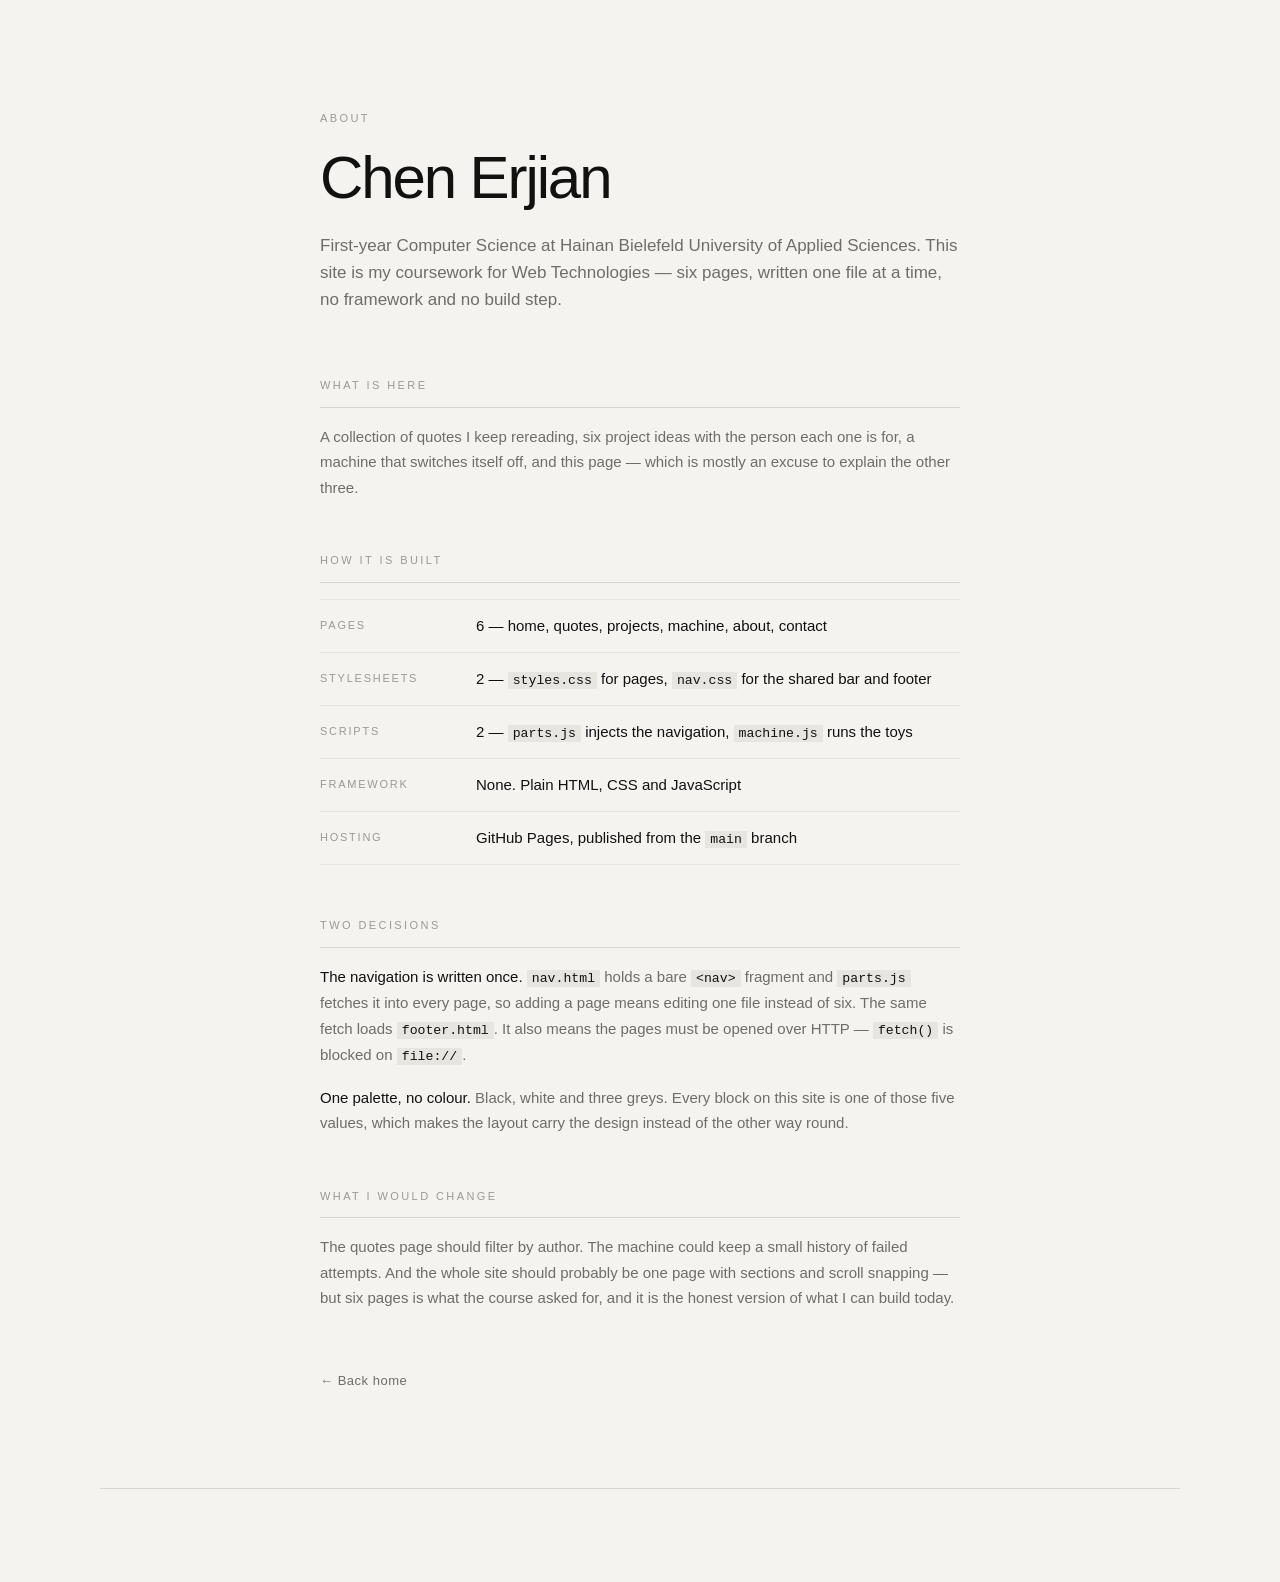
==== about.html @ df35bbdc "Rebuild the old site: hero + cards, six pages, monochrome styles - index: black hero block with the " ====
<!DOCTYPE html>
<html lang="en">
<head>
    <meta charset="UTF-8">
    <meta name="viewport" content="width=device-width, initial-scale=1.0">
    <title>About — Chen Erjian</title>
    <meta name="description" content="Who writes this site, how the pages are put together, and what I would change next time.">
    <link rel="stylesheet" href="styles.css">
    <link rel="stylesheet" href="nav.css">
    <link rel="icon" href="images/favicon-256.png" type="image/png">
</head>
<body class="about-page">

    <!-- 导航由 parts.js 把 nav.html 的内容填进这里，所以这里是空的 -->
    <header id="site-header"></header>

    <main class="about-wrap">

        <header class="about-head">
            <p class="about-eyebrow">About</p>
            <h1>Chen Erjian</h1>
            <p class="about-lede">
                First-year Computer Science at Hainan Bielefeld University of Applied Sciences.
                This site is my coursework for Web Technologies — six pages, written one file
                at a time, no framework and no build step.
            </p>
        </header>

        <section class="about-section">
            <h2 class="about-label">What is here</h2>
            <p>
                A collection of quotes I keep rereading, six project ideas with the person each
                one is for, a machine that switches itself off, and this page — which is mostly
                an excuse to explain the other three.
            </p>
        </section>

        <section class="about-section">
            <h2 class="about-label">How it is built</h2>

            <dl class="about-facts">
                <div class="about-fact">
                    <dt>Pages</dt>
                    <dd>6 — home, quotes, projects, machine, about, contact</dd>
                </div>
                <div class="about-fact">
                    <dt>Stylesheets</dt>
                    <dd>2 — <code>styles.css</code> for pages, <code>nav.css</code> for the shared bar and footer</dd>
                </div>
                <div class="about-fact">
                    <dt>Scripts</dt>
                    <dd>2 — <code>parts.js</code> injects the navigation, <code>machine.js</code> runs the toys</dd>
                </div>
                <div class="about-fact">
                    <dt>Framework</dt>
                    <dd>None. Plain HTML, CSS and JavaScript</dd>
                </div>
                <div class="about-fact">
                    <dt>Hosting</dt>
                    <dd>GitHub Pages, published from the <code>main</code> branch</dd>
                </div>
            </dl>
        </section>

        <section class="about-section">
            <h2 class="about-label">Two decisions</h2>
            <p>
                <strong>The navigation is written once.</strong> <code>nav.html</code> holds a bare
                <code>&lt;nav&gt;</code> fragment and <code>parts.js</code> fetches it into every
                page, so adding a page means editing one file instead of six. The same fetch loads
                <code>footer.html</code>. It also means the pages must be opened over HTTP —
                <code>fetch()</code> is blocked on <code>file://</code>.
            </p>
            <p>
                <strong>One palette, no colour.</strong> Black, white and three greys. Every block
                on this site is one of those five values, which makes the layout carry the design
                instead of the other way round.
            </p>
        </section>

        <section class="about-section">
            <h2 class="about-label">What I would change</h2>
            <p>
                The quotes page should filter by author. The machine could keep a small history of
                failed attempts. And the whole site should probably be one page with sections and
                scroll snapping — but six pages is what the course asked for, and it is the honest
                version of what I can build today.
            </p>
        </section>

        <footer class="about-foot">
            <a class="back-link" href="index.html">← Back home</a>
        </footer>

    </main>

    <!-- 页脚由 parts.js 把 footer.html 的内容填进这里，所以这里是空的 -->
    <footer id="site-footer"></footer>

    <!-- 放在 </body> 前：此时两个空元素都已存在，脚本才找得到它们 -->
    <script src="parts.js"></script>
</body>
</html>
---- styles.css ----
/* ==========================================================================
   styles.css
   --------------------------------------------------------------------------
   六个页面共用这一个文件，用大标题分成几部分：

     【0】 设计变量（颜色、宽度）—— 改配色只动这里
     【1】 index.html    首页      .hero-* / .cards / .card-*
     【2】 quotes.html   语录页    .quotes-* / .q
     【3】 project.html  项目页    .project-*
     【4】 machine.html  机器页    .machine-* / .mx-* / .game-*
     【5】 about.html    关于页    .about-*
     【6】 contact.html  联系页    .contact-*
     【7】 深色模式

   配色只有五个值：黑、白、深灰、中灰、浅灰。
   页面靠「块」的边界（1px 发丝线、整块反转）来分区域，不靠颜色。

   导航栏和站内页脚在 nav.css，不在这里。
   ========================================================================== */


/* ==========================================================================
   【0】 设计变量
   ========================================================================== */

:root {
    /* 五个灰度值 —— 整个站点只用这几个颜色 */
    --ink:       #111110;   /* 黑：正文、整块背景 */
    --paper:     #f4f3f0;   /* 白：页面底色（偏暖一点，不那么刺眼） */
    --card:      #fbfaf8;   /* 卡片底色，比 paper 再亮一档 */
    --line:      #d8d6d0;   /* 发丝线 */
    --line-soft: #e7e5e0;   /* 更淡的分隔线 */
    --muted:     #6f6d68;   /* 次要文字 */
    --faint:     #9b9993;   /* 小标签、编号 */

    /* 黑底上的文字色：整块反转时用 */
    --on-ink:    #f4f3f0;

    /* 版心宽度 */
    --page:      1080px;
    --narrow:    720px;

    --font: "Inter", "Helvetica Neue", -apple-system, "Segoe UI",
            "PingFang SC", "Hiragino Sans GB", "Microsoft YaHei", sans-serif;
}

/* --------------------------------------------------------------------------
   页面骨架
   注意：背景色写在 body 上，但每个页面也各有一个 class，
   这样以后要给单页换底色时不用动这里。
   -------------------------------------------------------------------------- */

*,
*::before,
*::after {
    box-sizing: border-box;
}

html {
    -webkit-text-size-adjust: 100%;
}

body {
    margin: 0;
    padding: 0;
    background: var(--paper);
    color: var(--ink);
    font-family: var(--font);
    font-size: 16px;
    line-height: 1.6;
    -webkit-font-smoothing: antialiased;
    -moz-osx-font-smoothing: grayscale;
}

img {
    max-width: 100%;
    height: auto;
}

a {
    color: inherit;
}

/* 键盘焦点：不用默认蓝框，改成一个跟随文字颜色的轮廓 */
:focus-visible {
    outline: 2px solid currentColor;
    outline-offset: 3px;
}

/* 只有读屏软件读得到的文字（视觉上藏起来，但仍在无障碍树里） */
.sr-only {
    position: absolute;
    width: 1px;
    height: 1px;
    margin: -1px;
    padding: 0;
    overflow: hidden;
    clip: rect(0 0 0 0);
    clip-path: inset(50%);
    white-space: nowrap;
    border: 0;
}

/* 返回首页的链接，几页共用 */
.back-link {
    font-size: 13px;
    letter-spacing: 0.04em;
    color: var(--muted);
    text-decoration: none;
    border-bottom: 1px solid transparent;
    padding-bottom: 2px;
    transition: color 0.25s ease, border-color 0.25s ease;
}

.back-link:hover {
    color: var(--ink);
    border-bottom-color: var(--ink);
}


/* ==========================================================================
   【1】 index.html（首页）
   一整块黑底 hero + 四张目录卡片
   ========================================================================== */

.index-main {
    display: block;
}

/* --------------------------------------------------------------------------
   1-1  Hero：通栏黑块
   -------------------------------------------------------------------------- */

.hero {
    background: var(--ink);
    color: var(--on-ink);
    padding: clamp(64px, 11vw, 140px) 0 clamp(56px, 9vw, 112px);
}

.hero-inner {
    max-width: var(--page);
    margin: 0 auto;
    padding: 0 clamp(20px, 5vw, 48px);
}

.hero-kicker {
    margin: 0 0 28px;
    font-size: 11px;
    font-weight: 500;
    letter-spacing: 0.26em;
    text-transform: uppercase;
    /* 用透明度而不是另一个灰色：深浅模式都不用改 */
    opacity: 0.55;
}

.hero-title {
    margin: 0;
    font-size: clamp(40px, 7.2vw, 86px);
    font-weight: 500;
    line-height: 0.96;
    letter-spacing: -0.035em;
    text-wrap: balance;
}

.hero-lede {
    margin: 30px 0 0;
    max-width: 46ch;
    font-size: 16px;
    line-height: 1.65;
    opacity: 0.72;
}

/* --------------------------------------------------------------------------
   1-2  卡片网格
   网格的 1px 间隙露出底下的 --line，于是卡片之间自然出现发丝线，
   不需要给每张卡片单独画边框。
   -------------------------------------------------------------------------- */

/* 外层只负责版心和上下留白 */
.cards-section {
    max-width: var(--page);
    margin: 0 auto;
    padding: clamp(40px, 6vw, 72px) clamp(20px, 5vw, 48px);
}

/* 网格本身的 1px 间隙露出 --line 当分隔线，
   所以卡片自己不用再画边框，相邻两张之间也只会有一条线。 */
.cards {
    display: grid;
    grid-template-columns: repeat(2, minmax(0, 1fr));
    gap: 1px;

    background: var(--line);
    border: 1px solid var(--line);
}

.card {
    position: relative;

    display: flex;
    flex-direction: column;
    gap: 10px;

    min-height: 230px;
    padding: clamp(24px, 3.2vw, 40px);

    background: var(--card);
    color: inherit;
    text-decoration: none;

    transition: background-color 0.3s ease, color 0.3s ease;
}

/* 悬停时整块反转成黑 —— 这就是「色块」的来源 */
.card:hover,
.card:focus-visible {
    background: var(--ink);
    color: var(--on-ink);
}

.card-num {
    font-size: 11px;
    font-weight: 500;
    letter-spacing: 0.22em;
    color: var(--faint);
    transition: color 0.3s ease;
}

.card:hover .card-num {
    color: inherit;
    opacity: 0.55;
}

.card-title {
    margin: 4px 0 0;
    font-size: clamp(22px, 2.4vw, 28px);
    font-weight: 500;
    letter-spacing: -0.02em;
    line-height: 1.15;
}

.card-text {
    margin: 0;
    max-width: 36ch;
    font-size: 14px;
    line-height: 1.55;
    color: var(--muted);
    transition: color 0.3s ease;
}

.card:hover .card-text {
    color: inherit;
    opacity: 0.78;
}

.card-arrow {
    margin-top: auto;
    padding-top: 18px;
    font-size: 18px;
    line-height: 1;
    transition: transform 0.3s ease;
}

.card:hover .card-arrow {
    transform: translateX(6px);
}


/* ==========================================================================
   【2】 quotes.html（语录页）
   ========================================================================== */

.quotes-wrap {
    max-width: var(--page);
    margin: 0 auto;
    padding: clamp(56px, 9vw, 110px) clamp(20px, 5vw, 48px) 96px;
}

.quotes-head {
    margin-bottom: clamp(40px, 6vw, 72px);
    text-align: center;
}

.quotes-eyebrow {
    margin: 0 0 20px;
    font-size: 11px;
    font-weight: 500;
    letter-spacing: 0.22em;
    text-transform: uppercase;
    color: var(--faint);
}

.quotes-head h1 {
    margin: 0;
    font-size: clamp(34px, 5.4vw, 54px);
    font-weight: 500;
    line-height: 1.05;
    letter-spacing: -0.03em;
    text-wrap: balance;
}

.quotes-sub {
    margin: 20px auto 0;
    max-width: 34ch;
    font-size: 15px;
    color: var(--muted);
}

/* 语录网格：靠 1px 间隙露出底色当分隔线 */
.quotes-grid {
    display: grid;
    grid-template-columns: repeat(auto-fit, minmax(280px, 1fr));
    gap: 1px;
    background: var(--line);
    border-top: 1px solid var(--line);
    border-bottom: 1px solid var(--line);
}

.q {
    display: flex;
    flex-direction: column;
    justify-content: space-between;
    gap: 32px;

    padding: clamp(28px, 3.4vw, 40px);
    margin: 0;
    background: var(--paper);
    transition: background-color 0.35s ease;
}

.q:hover {
    background: var(--card);
}

.q blockquote {
    margin: 0;
}

.q blockquote p {
    margin: 0;
    font-size: 19px;
    font-weight: 300;
    line-height: 1.5;
    letter-spacing: -0.005em;
}

.q footer {
    margin: 0;
}

.q cite {
    display: inline-block;
    font-style: normal;
    font-size: 11px;
    font-weight: 500;
    letter-spacing: 0.16em;
    text-transform: uppercase;
    color: var(--faint);
    transition: color 0.35s ease;
}

.q:hover cite {
    color: var(--muted);
}

.quotes-foot {
    margin-top: 72px;
    text-align: center;
}


/* ==========================================================================
   【3】 project.html（项目想法页）
   ========================================================================== */

.project-wrap {
    max-width: var(--narrow);
    margin: 0 auto;
    padding: clamp(56px, 9vw, 110px) clamp(20px, 5vw, 40px) 96px;
}

.project-head {
    margin-bottom: clamp(40px, 6vw, 64px);
}

.project-eyebrow {
    margin: 0 0 20px;
    font-size: 11px;
    font-weight: 500;
    letter-spacing: 0.22em;
    text-transform: uppercase;
    color: var(--faint);
}

.project-head h1 {
    margin: 0;
    font-size: clamp(32px, 5vw, 52px);
    font-weight: 500;
    line-height: 1.05;
    letter-spacing: -0.03em;
    text-wrap: balance;
}

.project-sub {
    margin: 20px 0 0;
    font-size: 15px;
    color: var(--muted);
}

.project-section {
    margin-bottom: clamp(40px, 6vw, 56px);
}

.project-label {
    margin: 0 0 20px;
    font-size: 11px;
    font-weight: 500;
    letter-spacing: 0.22em;
    text-transform: uppercase;
    color: var(--faint);
}

/* 短清单：一行一个，悬停时向右缩进一点 */
.project-list {
    margin: 0;
    padding: 0;
    list-style: none;
    border-top: 1px solid var(--line);
}

.project-list li {
    padding: 16px 4px;
    border-bottom: 1px solid var(--line);
    font-size: 18px;
    font-weight: 400;
    letter-spacing: -0.01em;
    transition: padding-left 0.25s ease, color 0.25s ease;
}

.project-list li:hover {
    padding-left: 12px;
    color: var(--muted);
}

/* 名词解释：左边一条竖线把说明归到词条下面 */
.project-dl {
    margin: 0;
    border-left: 1px solid var(--line);
    padding-left: clamp(16px, 3vw, 28px);
}

.project-dl dt {
    font-size: 18px;
    font-weight: 500;
    letter-spacing: -0.01em;
}

.project-dl dd {
    margin: 6px 0 26px;
    font-size: 15px;
    line-height: 1.6;
    color: var(--muted);
}

.project-dl dd:last-child {
    margin-bottom: 0;
}

.project-foot {
    margin-top: 56px;
}


/* ==========================================================================
   【4】 machine.html（机器页）
   ========================================================================== */

.machine-wrap {
    max-width: 820px;
    margin: 0 auto;
    padding: clamp(56px, 9vw, 110px) clamp(20px, 5vw, 40px) 96px;
}

.machine-head {
    margin-bottom: clamp(36px, 5vw, 56px);
}

.machine-eyebrow {
    margin: 0 0 20px;
    font-size: 11px;
    font-weight: 500;
    letter-spacing: 0.22em;
    text-transform: uppercase;
    color: var(--faint);
}

.machine-head h1 {
    margin: 0;
    font-size: clamp(32px, 5vw, 52px);
    font-weight: 500;
    line-height: 1.05;
    letter-spacing: -0.03em;
}

.machine-sub {
    margin: 20px 0 0;
    max-width: 52ch;
    font-size: 15px;
    color: var(--muted);
}

/* 每个实验一块卡片 */
.machine-lab {
    margin-top: clamp(24px, 4vw, 40px);
    padding: clamp(20px, 3vw, 32px);
    background: var(--card);
    border: 1px solid var(--line);
}

.machine-lab-head {
    display: flex;
    align-items: baseline;
    justify-content: space-between;
    gap: 16px;
    padding-bottom: 14px;
    border-bottom: 1px solid var(--line-soft);
}

.machine-label {
    margin: 0;
    font-size: 11px;
    font-weight: 500;
    letter-spacing: 0.22em;
    text-transform: uppercase;
    color: var(--muted);
}

.machine-meta {
    margin: 0;
    font-size: 12px;
    letter-spacing: 0.04em;
    color: var(--faint);
    font-variant-numeric: tabular-nums;
}

/* --------------------------------------------------------------------------
   4-1  无用机器
   -------------------------------------------------------------------------- */

.mx-stage {
    display: grid;
    place-items: center;
    padding: clamp(28px, 5vw, 44px) 0 clamp(20px, 3vw, 28px);
}

/* 黑色的盒子：里面放开关和机械臂 */
.mx-box {
    position: relative;

    width: min(320px, 100%);
    height: 176px;

    background: var(--ink);
    color: var(--on-ink);

    border-radius: 4px;
    overflow: hidden;
}

/* 两颗螺丝，纯粹是装饰 */
.mx-screw {
    position: absolute;
    top: 14px;
    left: 14px;

    width: 6px;
    height: 6px;
    border-radius: 50%;
    background: currentColor;
    opacity: 0.25;
}

.mx-screw--right {
    left: auto;
    right: 14px;
}

/* 机械臂：平时藏在左边，is-reaching 时滑到中间，正好顶到开关上 */
.mx-arm {
    position: absolute;
    top: 116px;
    left: 0;

    width: 42%;
    height: 12px;

    background: currentColor;
    opacity: 0.9;

    transform: translateX(-105%);
    transition: transform 0.45s cubic-bezier(0.2, 0.8, 0.2, 1);
}

.mx-box.is-reaching .mx-arm {
    transform: translateX(0);
}

.mx-switch {
    position: absolute;
    left: 50%;
    bottom: 34px;

    display: block;
    width: 78px;
    height: 40px;

    padding: 3px;
    transform: translateX(-50%);

    background: transparent;
    border: 1.5px solid currentColor;
    border-radius: 999px;
    cursor: pointer;

    transition: background-color 0.2s ease;
}

.mx-switch[aria-pressed="true"] {
    background: currentColor;
}

.mx-knob {
    display: block;
    width: 32px;
    height: 32px;
    border-radius: 50%;
    background: currentColor;
    transition: transform 0.25s ease, background-color 0.2s ease;
}

.mx-switch[aria-pressed="true"] .mx-knob {
    transform: translateX(36px);
    background: var(--ink);
}

.mx-status {
    margin: 8px 0 0;
    padding-top: 16px;
    min-height: 2.6em;
    border-top: 1px solid var(--line-soft);

    font-size: 14px;
    color: var(--muted);
    text-align: center;
}

/* --------------------------------------------------------------------------
   4-2  猜数字
   -------------------------------------------------------------------------- */

.game-intro {
    margin: 24px 0 0;
    font-size: 15px;
    color: var(--muted);
}

.game-form {
    display: flex;
    flex-wrap: wrap;
    gap: 10px;
    margin-top: 20px;
}

.game-input {
    width: 128px;
    padding: 10px 14px;

    background: var(--paper);
    color: var(--ink);

    border: 1px solid var(--line);
    border-radius: 0;

    font-family: inherit;
    font-size: 15px;
    font-variant-numeric: tabular-nums;

    transition: border-color 0.2s ease;
}

.game-input::placeholder {
    color: var(--faint);
}

.game-input:focus {
    border-color: var(--ink);
    outline: none;
}

.game-input:disabled {
    opacity: 0.45;
}

.game-btn {
    padding: 10px 20px;

    background: var(--ink);
    color: var(--on-ink);

    border: 1px solid var(--ink);
    border-radius: 0;

    font-family: inherit;
    font-size: 14px;
    font-weight: 500;
    letter-spacing: 0.02em;
    cursor: pointer;

    transition: background-color 0.2s ease, color 0.2s ease;
}

.game-btn:hover {
    background: transparent;
    color: var(--ink);
}

.game-btn--ghost {
    background: transparent;
    color: var(--ink);
    border-color: var(--line);
}

.game-btn--ghost:hover {
    border-color: var(--ink);
}

.game-status {
    margin: 22px 0 0;
    padding: 14px 16px;
    min-height: 3em;

    border-left: 2px solid var(--line);
    background: var(--paper);

    font-size: 15px;
    color: var(--muted);
}

.game-status.is-win {
    border-left-color: var(--ink);
    color: var(--ink);
    font-weight: 500;
}

.machine-foot {
    margin-top: 56px;
}


/* ==========================================================================
   【5】 about.html（关于页）
   ========================================================================== */

.about-wrap {
    max-width: var(--narrow);
    margin: 0 auto;
    padding: clamp(56px, 9vw, 110px) clamp(20px, 5vw, 40px) 96px;
}

.about-head {
    margin-bottom: clamp(40px, 6vw, 64px);
}

.about-eyebrow {
    margin: 0 0 20px;
    font-size: 11px;
    font-weight: 500;
    letter-spacing: 0.22em;
    text-transform: uppercase;
    color: var(--faint);
}

.about-head h1 {
    margin: 0;
    font-size: clamp(36px, 6vw, 60px);
    font-weight: 500;
    line-height: 1;
    letter-spacing: -0.035em;
}

.about-lede {
    margin: 24px 0 0;
    font-size: 17px;
    line-height: 1.6;
    color: var(--muted);
}

.about-section {
    margin-bottom: clamp(36px, 5vw, 52px);
}

.about-label {
    margin: 0 0 16px;
    padding-bottom: 12px;
    border-bottom: 1px solid var(--line);

    font-size: 11px;
    font-weight: 500;
    letter-spacing: 0.22em;
    text-transform: uppercase;
    color: var(--faint);
}

.about-section p {
    margin: 0 0 16px;
    font-size: 15px;
    line-height: 1.7;
    color: var(--muted);
}

.about-section p:last-child {
    margin-bottom: 0;
}

.about-section strong {
    color: var(--ink);
    font-weight: 500;
}

.about-section code {
    padding: 1px 5px;
    background: var(--line-soft);
    color: var(--ink);
    font-family: ui-monospace, SFMono-Regular, "SF Mono", Menlo, Consolas, monospace;
    font-size: 0.88em;
}

/* 事实表：左标签右值，一行一条 */
.about-facts {
    margin: 0;
}

.about-fact {
    display: grid;
    grid-template-columns: minmax(96px, 140px) 1fr;
    gap: 16px;

    padding: 14px 0;
    border-bottom: 1px solid var(--line-soft);
}

.about-fact:first-child {
    border-top: 1px solid var(--line-soft);
}

.about-fact dt {
    font-size: 11px;
    font-weight: 500;
    letter-spacing: 0.16em;
    text-transform: uppercase;
    color: var(--faint);
    padding-top: 3px;
}

.about-fact dd {
    margin: 0;
    font-size: 15px;
    color: var(--ink);
}

.about-foot {
    margin-top: 56px;
}


/* ==========================================================================
   【6】 contact.html（联系页）
   ========================================================================== */

.contact-wrap {
    max-width: var(--narrow);
    margin: 0 auto;
    padding: clamp(56px, 9vw, 110px) clamp(20px, 5vw, 40px) 96px;
}

.contact-head {
    margin-bottom: clamp(36px, 5vw, 56px);
}

.contact-eyebrow {
    margin: 0 0 20px;
    font-size: 11px;
    font-weight: 500;
    letter-spacing: 0.22em;
    text-transform: uppercase;
    color: var(--faint);
}

.contact-head h1 {
    margin: 0;
    font-size: clamp(32px, 5vw, 52px);
    font-weight: 500;
    line-height: 1.05;
    letter-spacing: -0.03em;
}

.contact-sub {
    margin: 20px 0 0;
    font-size: 15px;
    color: var(--muted);
}

.contact-list {
    margin: 0;
    padding: 0;
    list-style: none;
    border-top: 1px solid var(--line);
}

.contact-list li {
    display: flex;
    align-items: baseline;
    justify-content: space-between;
    gap: 24px;

    padding: 18px 4px;
    border-bottom: 1px solid var(--line);
}

.contact-key {
    flex: none;
    font-size: 11px;
    font-weight: 500;
    letter-spacing: 0.16em;
    text-transform: uppercase;
    color: var(--faint);
}

.contact-value {
    font-size: 15px;
    color: var(--ink);
    text-decoration: none;
    border-bottom: 1px solid transparent;
    padding-bottom: 2px;
    transition: border-color 0.25s ease, color 0.25s ease;
}

a.contact-value:hover {
    border-bottom-color: var(--ink);
}

.contact-foot {
    margin-top: 56px;
}


/* ==========================================================================
   【7】 响应式
   ========================================================================== */

@media (max-width: 720px) {

    /* 首页卡片改成单列 */
    .cards {
        grid-template-columns: minmax(0, 1fr);
    }

    .card {
        min-height: 180px;
    }

    /* 机器盒子矮一点，窄屏不至于占满一屏 */
    .mx-box {
        height: 156px;
    }

    .mx-arm {
        top: 96px;
    }

    /* 事实表改成上下两行 */
    .about-fact {
        grid-template-columns: 1fr;
        gap: 4px;
    }

    /* 联系页的长邮箱不要挤在一起 */
    .contact-list li {
        flex-direction: column;
        align-items: flex-start;
        gap: 6px;
    }
}


/* ==========================================================================
   【8】 深色模式
   只换变量，不改布局 —— 所有规则都读变量，所以这里只需要重定义 :root
   ========================================================================== */

@media (prefers-color-scheme: dark) {

    :root {
        --ink:       #efeeea;   /* 这里的「墨」是浅色 */
        --paper:     #0c0c0b;
        --card:      #131312;
        --line:      #2a2a28;
        --line-soft: #211f1e;
        --muted:     #a3a19c;
        --faint:     #6f6d68;
        --on-ink:    #0c0c0b;
    }
}

/* 系统开了「减少动态效果」就不要这些过渡 */
@media (prefers-reduced-motion: reduce) {
    *,
    *::before,
    *::after {
        transition-duration: 0.01ms !important;
        animation-duration: 0.01ms !important;
    }
}
---- nav.css ----
/* ==========================================================================
   nav.css
   --------------------------------------------------------------------------
   导航栏 + 站内页脚的样式。六个页面共用这两个文件，因为它们必须长得完全一样。

   为什么单独一个文件、而不是写进 styles.css？
     因为导航和页脚是「零件」——由 parts.js 把 nav.html / footer.html
     注入到每个页面的 #site-header / #site-footer 里。
     放在单独的文件里，改一处，六页同时变。

   颜色全部来自 styles.css 里 :root 的变量
   （--ink / --paper / --line / --muted / --faint），
   所以深色模式在 styles.css 里换一次变量就够了，这里不用重复写。
   ========================================================================== */

/* --------------------------------------------------------------------------
   1  导航外框
   吸顶 + 半透明毛玻璃 + 底部一条发丝线

   注意 #site-header：nav 是被子注入到 <header id="site-header"> 里的，
   而 sticky 元素只能在自己的「包含块」里滑动 —— 如果这个 header 只有
   导航那么高，nav 就永远没有可滑动的空间，等于没吸顶。
   所以真正吸顶的是 header 本身，nav 只管长什么样。
   -------------------------------------------------------------------------- */

#site-header {
    position: sticky;
    top: 0;
    z-index: 100;
}

nav {
    position: sticky;
    top: 0;
    z-index: 100;

    display: flex;
    align-items: center;

    /* 这里故意不写 gap、也不写 justify-content：
       横向间距全部由 .pill 的 margin-left 控制。
       原先这里写了 justify-content:space-between + gap:24px，
       会让剩余空间被分成两块 —— 一块把 .links 推到中途、一块把药丸推到最右，
       结果链接停在中间而不靠右。 */

    padding: 14px clamp(20px, 5vw, 48px);

    background: rgba(244, 243, 240, 0.84);
    -webkit-backdrop-filter: blur(14px);
    backdrop-filter: blur(14px);
    border-bottom: 1px solid var(--line);

    font-family: var(--font);
}

/* 导航里的链接一律不带默认下划线，由各自的形态决定样式 */
nav a {
    text-decoration: none;
    color: inherit;
}

/* --------------------------------------------------------------------------
   2  药丸按钮 Contact（最右）
   border-radius 用 999px 而不是固定值，高度怎么变都能保持两端半圆
   -------------------------------------------------------------------------- */

nav .pill {
    display: inline-flex;
    align-items: center;
    justify-content: center;

    /* 与 .links 之间的距离。
       nav 上已经没有 gap（见 1 的注释），所以这段间距写在这里。 */
    margin-left: clamp(16px, 3vw, 36px);

    padding: 6px 16px;

    font-size: 13px;
    font-weight: 500;
    letter-spacing: 0.01em;
    line-height: 1.4;
    white-space: nowrap;

    color: var(--ink);
    background: transparent;

    /* 两端半圆的药丸形状：
       半径大于等于高度的一半，浏览器会自动收敛成半圆，所以写个大值最稳 */
    border: 1px solid var(--line);
    border-radius: 999px;

    transition: background-color 0.25s ease,
                border-color 0.25s ease,
                color 0.25s ease;
}

nav .pill:hover {
    color: var(--paper);
    background: var(--ink);
    border-color: var(--ink);
}

/* 当前就停在联系页时，药丸保持实心（由 parts.js 加 .active） */
nav .pill.active {
    color: var(--paper);
    background: var(--ink);
    border-color: var(--ink);
}

/* --------------------------------------------------------------------------
   3  Logo（最左）
   -------------------------------------------------------------------------- */

nav .logo {
    display: inline-flex;
    align-items: center;
    gap: 10px;

    font-size: 14px;
    font-weight: 500;
    letter-spacing: -0.01em;
    color: var(--ink);
    white-space: nowrap;
}

nav .logo svg {
    display: block;
    flex: none;
    transition: transform 0.5s ease;
}

nav .logo:hover svg {
    transform: rotate(90deg);
}

/* --------------------------------------------------------------------------
   4  链接列表（右）
   margin-left:auto 把 logo 之后的所有空余空间吃掉，
   于是 .links 连同后面的药丸一起被推到最右边，logo 独自留在最左。
   -------------------------------------------------------------------------- */

nav .links {
    display: flex;
    align-items: center;
    gap: clamp(16px, 2.6vw, 30px);

    margin: 0 0 0 auto;
    padding: 0;
    list-style: none;
}

nav .links a {
    position: relative;

    font-size: 14px;
    letter-spacing: 0.01em;
    color: var(--muted);

    transition: color 0.25s ease;
}

nav .links a:hover {
    color: var(--ink);
}

/* 悬停下划线：从左侧生长出来，比直接变色更细腻 */
nav .links a::after {
    content: "";
    position: absolute;
    left: 0;
    bottom: -4px;

    width: 100%;
    height: 1px;
    background: currentColor;

    transform: scaleX(0);
    transform-origin: left;
    transition: transform 0.3s ease;
}

nav .links a:hover::after {
    transform: scaleX(1);
}

/* --------------------------------------------------------------------------
   5  当前页高亮
   由 parts.js 比对地址后给当前页加 .active
   -------------------------------------------------------------------------- */

nav .links a.active {
    color: var(--ink);
}

nav .links a.active::after {
    transform: scaleX(1);
}

/* --------------------------------------------------------------------------
   6  移动端
   窄屏放不下五个链接 + 药丸，所以：
     · 隐藏 logo 的文字，只留图标（图标本身也链回首页）
     · 隐藏 Home —— 图标就是首页入口，重复一次只是浪费宽度
     · 间距和字号缩小，药丸收紧但仍保留文字
   -------------------------------------------------------------------------- */

@media (max-width: 620px) {
    nav {
        padding: 12px 18px;
    }

    nav .logo span {
        display: none;
    }

    /* 第一项是 Home，和左边的 logo 指向同一个地址 */
    nav .links li:first-child {
        display: none;
    }

    nav .links {
        gap: 14px;
    }

    nav .links a {
        font-size: 13px;
    }

    nav .pill {
        margin-left: 14px;
        padding: 5px 12px;
        font-size: 12px;
    }
}

/* ==========================================================================
   站内页脚 #site-footer
   --------------------------------------------------------------------------
   和导航一样，这是六个页面共用的组件（由 parts.js 把 footer.html 注入进来），
   所以样式放在这个文件里，不写进任何单个页面。
   ========================================================================== */

#site-footer {
    max-width: 1080px;
    margin: 0 auto;

    /* 上方留白 + 一条发丝线，和导航的下边框呼应 */
    padding: 40px clamp(24px, 6vw, 64px) 56px;
    border-top: 1px solid var(--line);

    font-family: var(--font);
    font-size: 13px;
    line-height: 1.6;
    color: var(--faint);
}

#site-footer p {
    margin: 0;
}

/* <address> 浏览器默认是斜体，这里按极简风格去掉斜体，只靠颜色区分 */
#site-footer address {
    margin-top: 6px;
    font-style: normal;
}

#site-footer a {
    color: var(--muted);
    text-decoration: none;
    border-bottom: 1px solid transparent;
    padding-bottom: 2px;
    transition: color 0.25s ease, border-color 0.25s ease;
}

#site-footer a:hover {
    color: var(--ink);
    border-bottom-color: var(--ink);
}

/* --------------------------------------------------------------------------
   7  深色模式
   只改导航的毛玻璃底色：其余颜色都来自 variables，已经在 styles.css 换过了
   -------------------------------------------------------------------------- */

@media (prefers-color-scheme: dark) {
    nav {
        background: rgba(12, 12, 11, 0.84);
    }
}
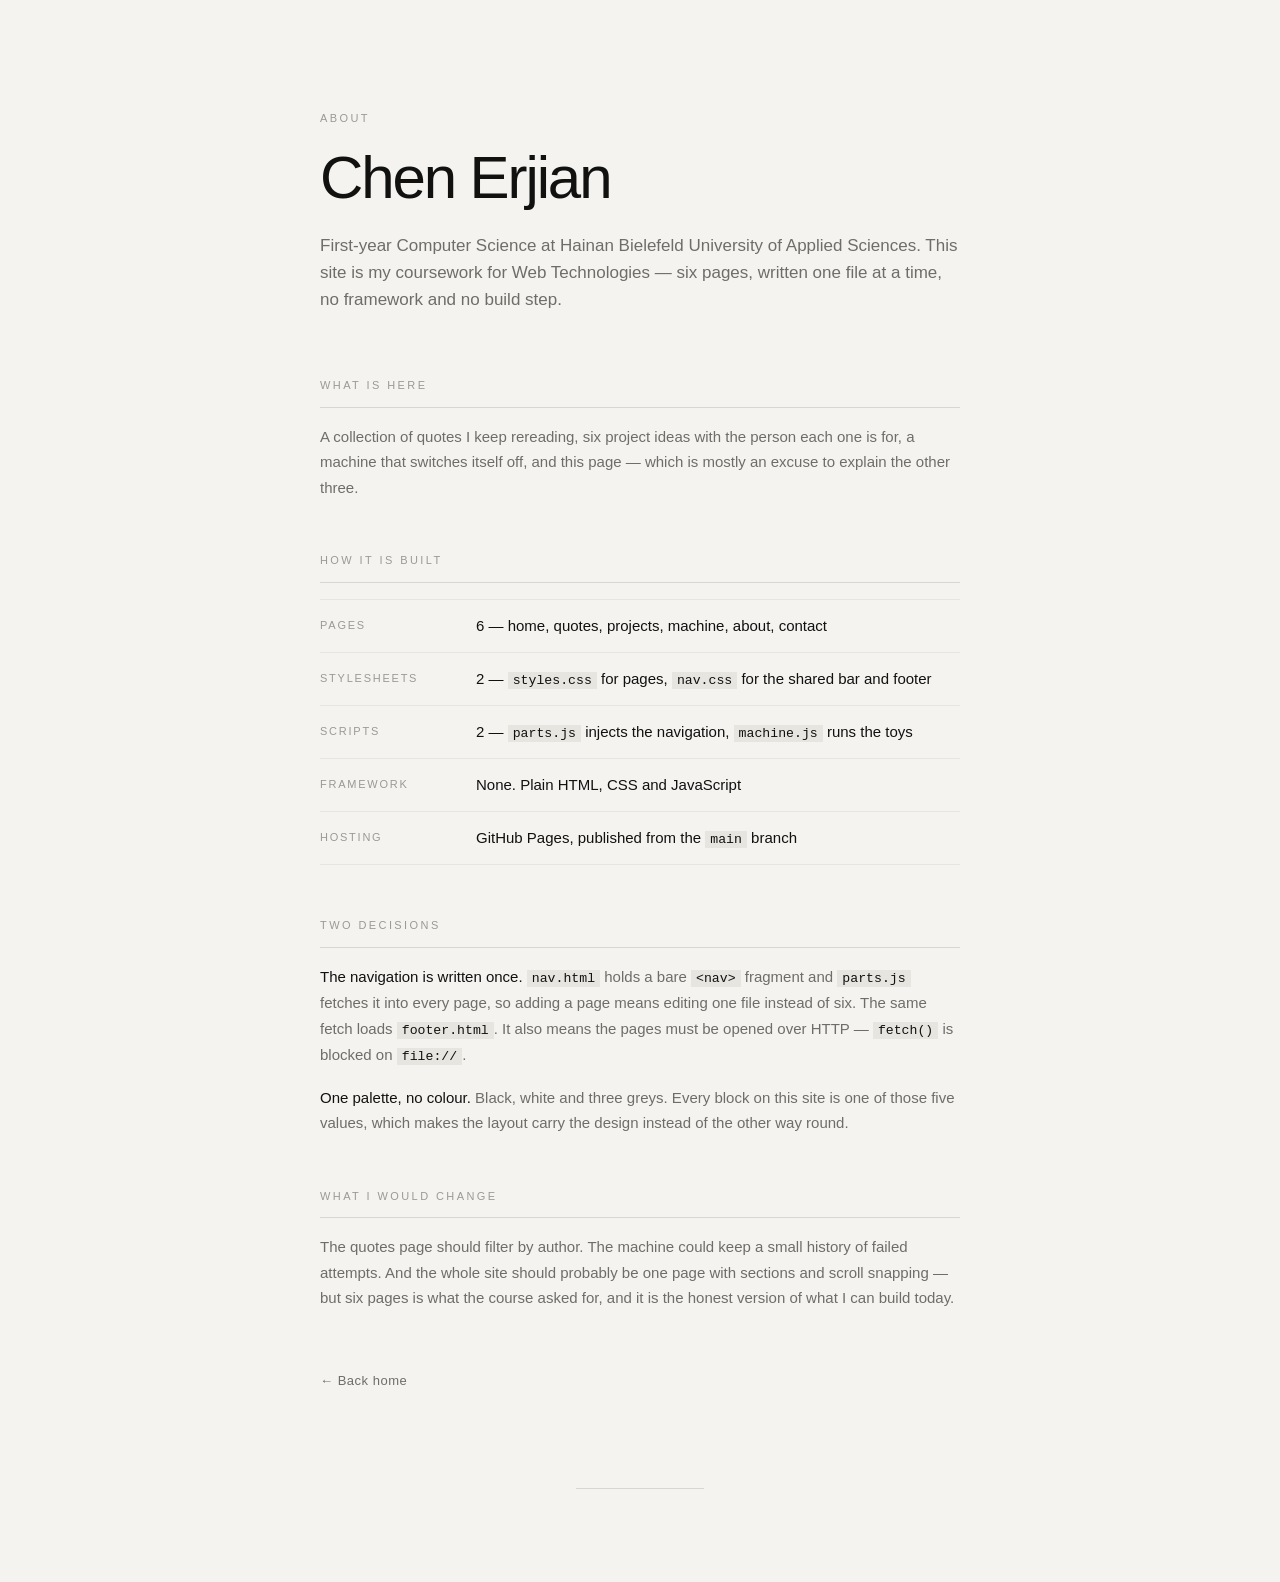
==== commit 447e74ec: "Drop per-page body classes and keep the footer at the bottom of short pages" ====
--- a/about.html
+++ b/about.html
@@ -9,7 +9,7 @@
     <link rel="stylesheet" href="nav.css">
     <link rel="icon" href="images/favicon-256.png" type="image/png">
 </head>
-<body class="about-page">
+<body>
 
     <!-- 导航由 parts.js 把 nav.html 的内容填进这里，所以这里是空的 -->
     <header id="site-header"></header>
--- a/styles.css
+++ b/styles.css
@@ -60,6 +60,9 @@
     -webkit-text-size-adjust: 100%;
 }
 
+/* 每一页都是「导航 + 内容 + 页脚」三行的竖向布局：
+   flex 列 + min-height:100vh + main 撑满，短页面（比如联系页）的页脚
+   才不会浮在屏幕中间。 */
 body {
     margin: 0;
     padding: 0;
@@ -70,6 +73,14 @@
     line-height: 1.6;
     -webkit-font-smoothing: antialiased;
     -moz-osx-font-smoothing: grayscale;
+
+    display: flex;
+    flex-direction: column;
+    min-height: 100vh;
+}
+
+main {
+    flex: 1 0 auto;
 }
 
 img {
@@ -631,8 +642,8 @@
 
 .mx-knob {
     display: block;
-    width: 32px;
-    height: 32px;
+    width: 30px;
+    height: 30px;
     border-radius: 50%;
     background: currentColor;
     transition: transform 0.25s ease, background-color 0.2s ease;
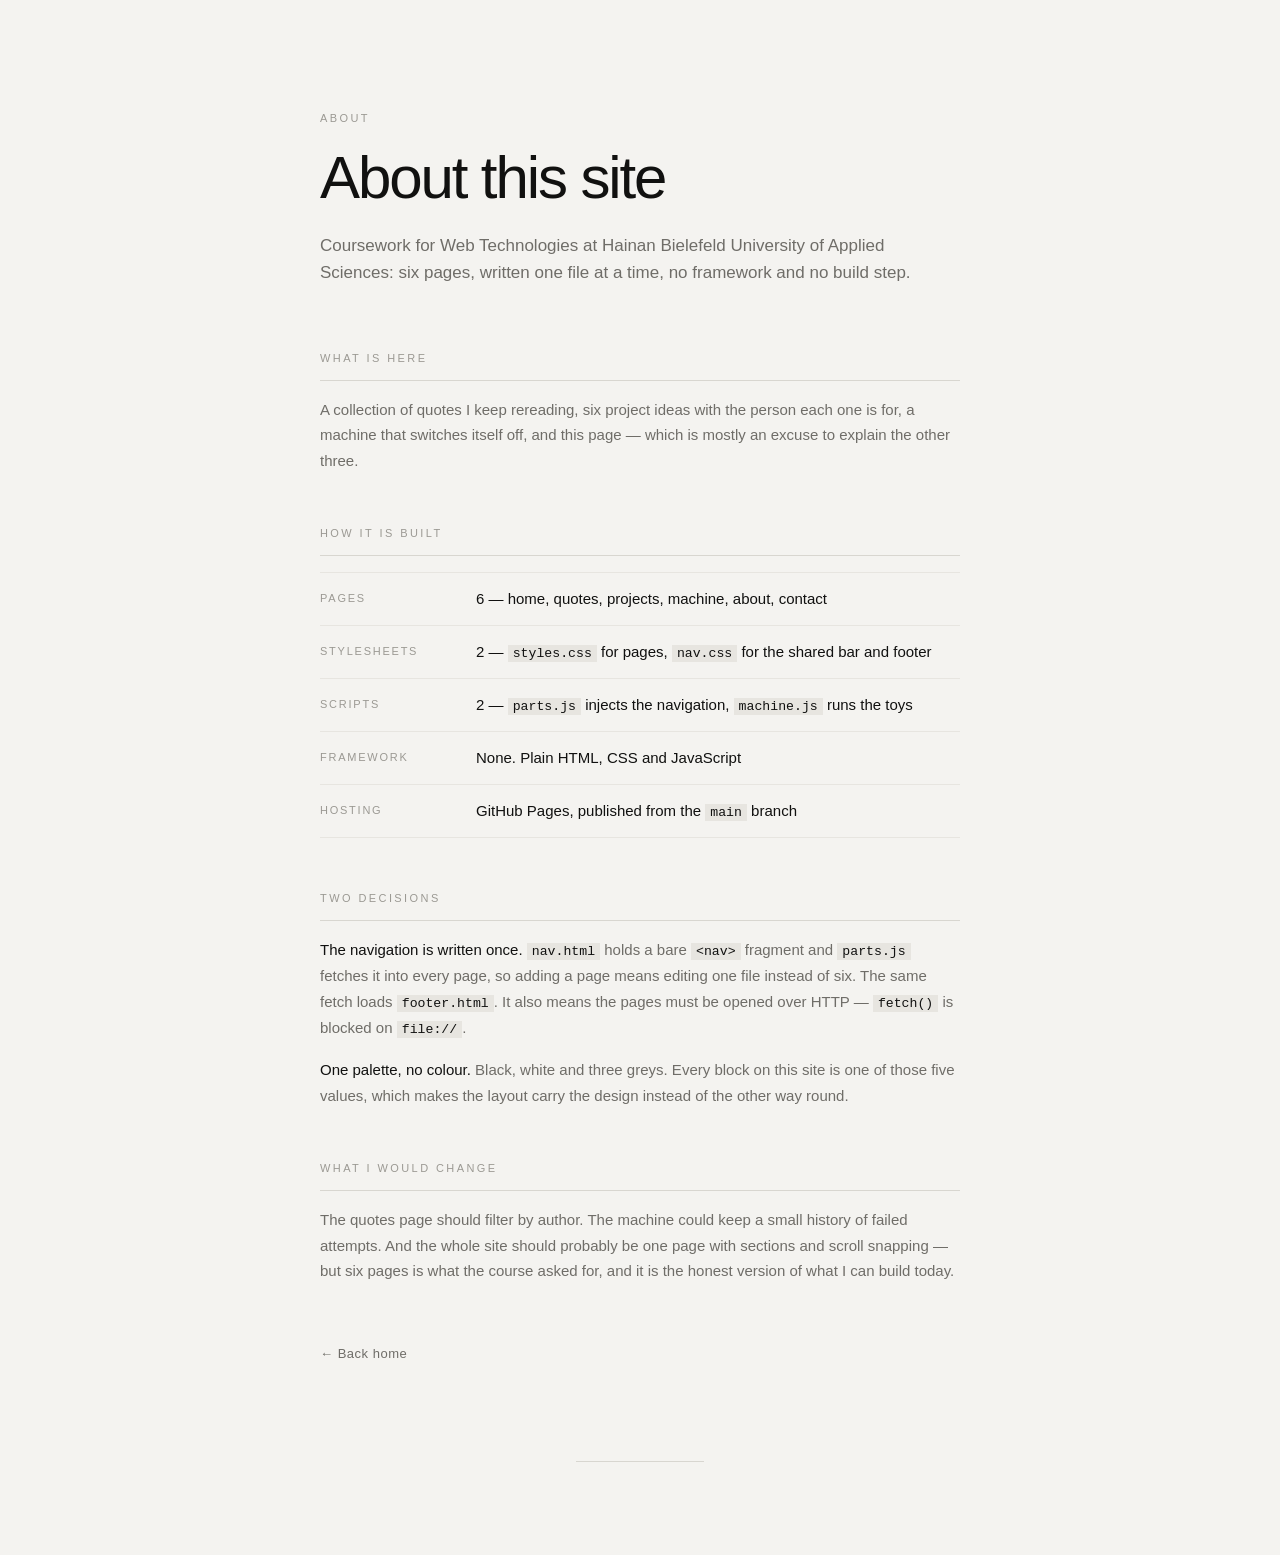
==== commit d5bc53c9: "Remove the personal name from the site Nav logo, footer, page titles and the About heading now use a" ====
--- a/about.html
+++ b/about.html
@@ -3,7 +3,7 @@
 <head>
     <meta charset="UTF-8">
     <meta name="viewport" content="width=device-width, initial-scale=1.0">
-    <title>About — Chen Erjian</title>
+    <title>About · Web Tech 2026</title>
     <meta name="description" content="Who writes this site, how the pages are put together, and what I would change next time.">
     <link rel="stylesheet" href="styles.css">
     <link rel="stylesheet" href="nav.css">
@@ -18,11 +18,10 @@
 
         <header class="about-head">
             <p class="about-eyebrow">About</p>
-            <h1>Chen Erjian</h1>
+            <h1>About this site</h1>
             <p class="about-lede">
-                First-year Computer Science at Hainan Bielefeld University of Applied Sciences.
-                This site is my coursework for Web Technologies — six pages, written one file
-                at a time, no framework and no build step.
+                Coursework for Web Technologies at Hainan Bielefeld University of Applied Sciences:
+                six pages, written one file at a time, no framework and no build step.
             </p>
         </header>
 
